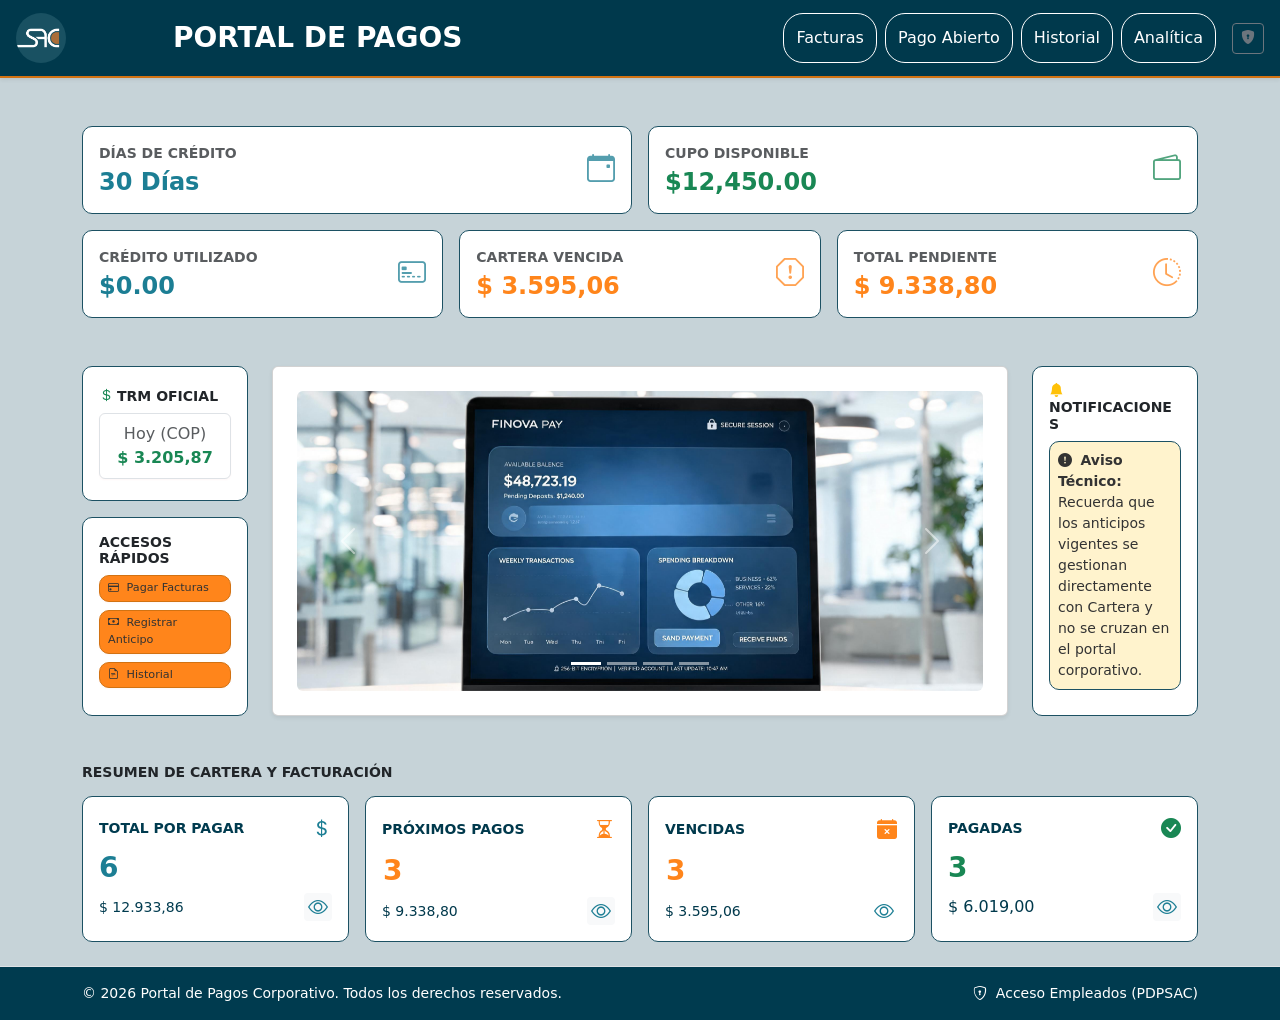
==== index.html @ db2924f2 "primer comit" ====
<!DOCTYPE html>
<html lang="es">
<head>
    <meta charset="UTF-8">
    <meta name="viewport" content="width=device-width, initial-scale=1.0">
    <title>PORTAL DE PAGOS 2 - INICIO</title>
    <link href="https://cdn.jsdelivr.net/npm/bootstrap@5.3.3/dist/css/bootstrap.min.css" rel="stylesheet">
    <link rel="stylesheet" href="https://cdn.jsdelivr.net/npm/bootstrap-icons@1.11.3/font/bootstrap-icons.min.css">
    <link rel="stylesheet" href="style.css">
</head>
<body> 
    
<!-- NAVBAR RESPONSIVE (Raíz) -->
<nav class="navbar navbar-expand-lg NAVBAR shadow-sm py-2"> 
  <div class="container-fluid px-3">
    
    <!-- Logo -->
    <a class="navbar-brand d-flex align-items-center me-auto me-lg-0" href="index.html">
       <img src="multimedia/LOGO.png" alt="Logo SAC" class="LOGO">
    </a>

    <!-- Botón Hamburguesa Móvil -->
    <button class="navbar-toggler border-0" type="button" data-bs-toggle="collapse" data-bs-target="#navbarContenido" aria-controls="navbarContenido" aria-expanded="false" aria-label="Toggle navigation">
      <span class="navbar-toggler-icon"></span>
    </button>

    <!-- Título Central (PC) -->
    <div class="d-none d-lg-block text-center flex-grow-1">
      <span class="navbar-text fs-3 fw-bold text-uppercase tracking-wider TITULOPAG">
        Portal de pagos
      </span>
    </div>

    <!-- Enlaces Desplegables -->
    <div class="collapse navbar-collapse justify-content-end" id="navbarContenido">
      <div class="d-flex flex-column flex-lg-row align-items-stretch align-items-lg-center gap-2 mt-3 mt-lg-0">
        <a href="vistas/facturas.html" class="btn BOTON2  w-lg-auto"><span>Facturas</span></a>
        <a href="vistas/pago-abierto.html" class="btn BOTON2  w-lg-auto"><span>Pago Abierto</span></a>
        <a href="vistas/historial.html" class="btn BOTON2  w-lg-auto"><span>Historial</span></a>
        <a href="vistas/analitica.html" class="btn BOTON2  w-lg-auto"><span>Analítica</span></a>
        
        <!-- Enlace a Consola Interna -->
        <a href="/PDP2SAC/index.html" class="btn btn-sm btn-outline-secondary ms-0 ms-lg-2 mt-2 mt-lg-0 align-self-start align-self-lg-center" title="Acceso a Gestión Interna">
          <i class="bi bi-shield-lock-fill me-1 me-lg-0"></i>
          <span class="d-lg-none">Acceso Empleados</span>
        </a>
      </div>
    </div>

  </div>
</nav>

<div class="container mt-5">

<!-- Tarjetas de resumen principales -->
<div class="row g-3 mb-5">
    <div class="col-md-6">
        <div class="card CARD p-3 shadow-sm text-start bg-white position-relative">
            <div>
                <span class="small text-uppercase fw-bold text-muted d-block">Días de Crédito</span>
                <h4 class="fw-bold mt-1 mb-0" style="color: #1c7e94;">30 Días</h4>
            </div>
            <!-- Ícono alineado a la derecha -->
            <i class="bi bi-calendar-event position-absolute top-50 end-0 translate-middle-y me-3 fs-3 opacity-75" style="color: #1c7e94;"></i>
        </div>
    </div>

    <div class="col-md-6">
        <div class="card CARD p-3 shadow-sm text-start bg-white position-relative">
            <div>
                <span class="small text-uppercase fw-bold text-muted d-block">Cupo Disponible</span>
                <h4 class="fw-bold text-success mt-1 mb-0">$12,450.00</h4>
            </div>
            <!-- Ícono alineado a la derecha -->
            <i class="bi bi-wallet2 position-absolute top-50 end-0 translate-middle-y me-3 fs-3 text-success opacity-75"></i>
        </div>
    </div>

    <div class="col-md-4">
        <div class="card CARD p-3 shadow-sm text-start bg-white position-relative">
            <div>
                <span class="small text-uppercase fw-bold text-muted d-block">Crédito utilizado</span>
                <h4 id="000" class="fw-bold mt-1 mb-0" style="color: #1c7e94;">$0.00</h4>
            </div>
            <!-- Ícono alineado a la derecha -->
            <i class="bi bi-credit-card-2-front position-absolute top-50 end-0 translate-middle-y me-3 fs-3 opacity-75" style="color: #1c7e94;"></i>
        </div>
    </div>

    <div class="col-md-4">
        <div class="card CARD p-3 shadow-sm text-start bg-white position-relative">
            <div>
                <span class="small text-uppercase fw-bold text-muted d-block">Cartera Vencida</span>
                <h4 id="main-cartera-vencida" class="fw-bold mt-1 mb-0" style="color: #ff851b;">$0.00</h4>
            </div>
            <!-- Ícono alineado a la derecha -->
            <i class="bi bi-exclamation-octagon position-absolute top-50 end-0 translate-middle-y me-3 fs-3 opacity-75" style="color: #ff851b;"></i>
        </div>
    </div>

    <div class="col-md-4">
        <div class="card CARD p-3 shadow-sm text-start bg-white position-relative">
            <div>
                <span class="small text-uppercase fw-bold text-muted d-block">Total Pendiente</span>
                <h4 id="main-total-pendiente" class="fw-bold mt-1 mb-0" style="color: #ff851b;">$0.00</h4>
            </div>
            <!-- Ícono alineado a la derecha -->
            <i class="bi bi-clock-history position-absolute top-50 end-0 translate-middle-y me-3 fs-3 opacity-75" style="color: #ff851b;"></i>
        </div>
    </div>
</div>

    <!-- Zona de bienvenida y accesos -->
    <div class="row g-4 mb-5">
<div class="col-md-2">
    <div class="d-flex flex-column h-100 gap-3">
                <!-- Bloque 2: TRM Oficial -->
        <div class="card CARD p-3 shadow-sm bg-light flex-fill justify-content-center">
            <h6 class="fw-bold text-dark text-uppercase small mb-2">
                <i class="bi bi-currency-dollar me-1 text-success"></i>TRM Oficial
            </h6>
            <div class="p-2 bg-white rounded border text-center shadow-xs">
                <span class="d-block text-muted extra-small">Hoy (COP)</span>
                <span  class="fs-6 fw-bold text-success">$ 3.205,87</span>
            </div>
        </div>
        <!-- Bloque 1: Accesos Rápidos -->
        <div class="card CARD p-3 shadow-sm bg-light flex-fill">
            <h6 class="fw-bold text-dark text-uppercase small mb-2">Accesos rápidos</h6>
            <div class="d-grid gap-2">
                <a href="vistas/facturas.html" class="btn ARAPIDO btn-sm btn-white text-start shadow-xs">
                    <i class="bi bi-credit-card me-1"></i> Pagar Facturas
                </a>
                <a href="vistas/pago-abierto.html" class="btn ARAPIDO btn-sm btn-white text-start shadow-xs">
                    <i class="bi bi-cash me-1"></i> Registrar Anticipo
                </a>
                <a href="vistas/historial.html" class="btn ARAPIDO btn-sm btn-white text-start shadow-xs">
                    <i class="bi bi-file-earmark-text me-1"></i> Historial
                </a>
            </div>
        </div>
    </div>
</div>

<div class="col-md-8">
    <div class="card CARRUSEL p-4  shadow-sm">
        <!-- Carrusel de imágenes Bootstrap -->
        <div id="carruselPortal" class="carousel slide h-100" data-bs-ride="carousel">
            
            <!-- Indicadores (puntos inferiores) -->
            <div class="carousel-indicators">
                <button type="button" data-bs-target="#carruselPortal" data-bs-slide-to="0" class="active" aria-current="true" aria-label="Slide 1"></button>
                <button type="button" data-bs-target="#carruselPortal" data-bs-slide-to="1" aria-label="Slide 2"></button>
                <button type="button" data-bs-target="#carruselPortal" data-bs-slide-to="2" aria-label="Slide 3"></button>
                <button type="button" data-bs-target="#carruselPortal" data-bs-slide-to="3" aria-label="Slide 4"></button>
            </div>

            <!-- Diapositivas (Imágenes) -->
            <div class="carousel-inner h-100 rounded">
                <div class="carousel-item active h-100">
                    <img src="multimedia/pdp4.png" class="d-block object-fit-cover" alt="Banner Bienvenido a tu Portal de Pagos corporativo">
                </div>
                <div class="carousel-item h-100">
                    <img src="multimedia/pdp5.png" class="d-block object-fit-cover" alt="Segunda imagen del portal">
                </div>
                <div class="carousel-item h-100">
                    <img src="multimedia/pdp6.png" class="d-block object-fit-cover" alt="Tercera imagen del portal">
                </div>
                <div class="carousel-item h-100">
                    <img src="multimedia/pdp7.png" class="d-block object-fit-cover" alt="Tercera imagen del portal">
                </div>
            </div>

            <!-- Botones de navegación (Anterior / Siguiente) -->
            <button class="carousel-control-prev" type="button" data-bs-target="#carruselPortal" data-bs-slide="prev">
                <span class="carousel-control-prev-icon" aria-hidden="true"></span>
                <span class="visually-hidden">Anterior</span>
            </button>
            <button class="carousel-control-next" type="button" data-bs-target="#carruselPortal" data-bs-slide="next">
                <span class="carousel-control-next-icon" aria-hidden="true"></span>
                <span class="visually-hidden">Siguiente</span>
            </button>

        </div>
    </div>
</div>

<div class="col-md-2">
    <div class="d-flex flex-column h-100 gap-3">
        
        <!-- Bloque 1: Notificaciones -->
        <div class="card CARD p-3 shadow-sm bg-light flex-fill">
            <h6 class="fw-bold text-dark text-uppercase small mb-2">
                <i class="bi bi-bell-fill me-1 text-warning"></i>Notificaciones
            </h6>
            <div class="alert ALERT alert-warning p-2 small m-0">
                <i class="bi bi-exclamation-circle-fill me-1"></i>
                <strong>Aviso Técnico:</strong> Recuerda que los anticipos vigentes se gestionan directamente con Cartera y no se cruzan en el portal corporativo.
            </div>
        </div>
    </div>
</div>
    </div>

    <!-- Resumen inferior -->
    <h5 class="fw-bold text-dark mb-3 text-uppercase small">Resumen de Cartera y Facturación</h5>
<div class="row g-3 mb-4">
    <!-- Total por Pagar (Carga todas las abiertas) -->
    <div class="col-md-3">
        <div class="card CARD p-3 shadow-sm bg-white border-start border-warning border-4 h-100" style="color: #003B4F;">
            <div class="d-flex justify-content-between align-items-center mb-1">
                <span class="small text-uppercase fw-bold">Total por pagar</span>
                <i class="bi bi-currency-dollar fs-5" style="color: #1c7e94;"></i>
            </div>
            <h3 id="resumen-cant-porpagar" class="fw-bold mt-1 mb-0" style="color: #1c7e94;">0</h3>
            <div class="d-flex justify-content-between align-items-center mt-2">
                <span id="resumen-suma-porpagar" class="small">$0.00</span>
                <a href="vistas/facturas.html?estado=todas" class="btn btn-sm btn-light p-1 lh-1 border-0" title="Ver todas las facturas por pagar" style="color: #1c7e94;">
                    <i class="bi bi-eye fs-5"></i>
                </a>
            </div>
        </div>
    </div>

    <!-- Próximos Pagos -->
    <div class="col-md-3">
        <div class="card CARD p-3 shadow-sm bg-white border-start border-info border-4 h-100" style="color: #00394c;">
            <div class="d-flex justify-content-between align-items-center mb-1">
                <span class="small text-uppercase fw-bold">Próximos pagos</span>
                <i class="bi bi-hourglass-split CARD4 fs-5"></i>
            </div>
            <h3 id="resumen-cant-pendientes" class="fw-bold CARD4 mt-1 mb-0">0</h3>
            <div class="d-flex justify-content-between align-items-center mt-2">
                <span id="resumen-suma-pendientes" class="small">$0.00</span>
                <a href="vistas/facturas.html?estado=pendientes" class="btn btn-sm btn-light p-1 lh-1 border-0" title="Ver Próximos pagos" style="color: #1c7e94;">
                    <i class="bi bi-eye fs-5"></i>
                </a>
            </div>
        </div>
    </div>

    <!-- Vencidas -->
    <div class="col-md-3">
        <div class="card CARD p-3 shadow-sm bg-white border-start border-danger border-4 h-100" style="color: #00394c;">
            <div class="d-flex justify-content-between align-items-center mb-1">
                <span class="small text-uppercase fw-bold">Vencidas</span>
                <i class="bi bi-calendar-x-fill CARD4 fs-5"></i>
            </div>
            <h3 id="resumen-cant-vencidas" class="fw-bold CARD4 mt-1 mb-0">0</h3>
            <div class="d-flex justify-content-between align-items-center mt-2">
                <span id="resumen-suma-vencidas" class="small">$0.00</span>
                <a href="vistas/facturas.html?estado=vencidas" class="btn btn-sm btn-ligh p-1 lh-1 border-0" title="Ver Facturas vencidas" style="color: #1c7e94;">
                    <i class="bi bi-eye fs-5"></i>
                </a>
            </div>
        </div>
    </div>

    <!-- Pagadas -->
    <div class="col-md-3">
        <div class="card CARD p-3 shadow-sm bg-white border-start border-success border-4 h-100" style="color: #00394c;">
            <div class="d-flex justify-content-between align-items-center mb-1">
                <span class="small text-uppercase fw-bold">Pagadas</span>
                <i class="bi bi-check-circle-fill text-success fs-5"></i>
            </div>
            <h3 id="resumen-cant-pagadas" class="fw-bold text-success mt-1 mb-0">0</h3>
            <div class="d-flex justify-content-between align-items-center mt-2">
                <span id="resumen-suma-pagadas" class="mall">$0.00</span>
                <a href="vistas/historial.html?estado=pagadas" class="btn btn-sm btn-light p-1 lh-1 border-0" title="Ver Historial de pagadas" style="color: #1c7e94;">
                    <i class="bi bi-eye fs-5"></i>
                </a>
            </div>
        </div>
    </div>
</div>
</div>


<script src="https://cdn.jsdelivr.net/npm/bootstrap@5.3.3/dist/js/bootstrap.bundle.min.js"></script>
<script src="vistas/data.js"></script>

<script>
    document.addEventListener("DOMContentLoaded", function() {
        if (typeof obtenerEstadisticas !== 'function') {
            console.error("ERROR CRÍTICO: No se pudo cargar 'vistas/data.js'.");
            return; 
        }

        try {
            const stats = obtenerEstadisticas();

            document.getElementById("main-total-pendiente").innerText = formatearCOP(stats.totalPendiente);
            document.getElementById("main-cartera-vencida").innerText = formatearCOP(stats.carteraVencida);

            document.getElementById("resumen-cant-porpagar").innerText = stats.porPagar.cant;
            document.getElementById("resumen-suma-porpagar").innerText = formatearCOP(stats.porPagar.suma);

            document.getElementById("resumen-cant-pendientes").innerText = stats.pendientes.cant;
            document.getElementById("resumen-suma-pendientes").innerText = formatearCOP(stats.pendientes.suma);

            document.getElementById("resumen-cant-vencidas").innerText = stats.vencidas.cant;
            document.getElementById("resumen-suma-vencidas").innerText = formatearCOP(stats.vencidas.suma);

            document.getElementById("resumen-cant-pagadas").innerText = stats.pagadas.cant;
            document.getElementById("resumen-suma-pagadas").innerText = formatearCOP(stats.pagadas.suma);
        } catch (error) {
            console.error("Error al renderizar los datos:", error);
        }
    });
</script>


    <!-- PIE DE PÁGINA / FOOTER CON ACCESO INTERNO SECUNDARIO -->
<footer class="border-top py-3 text-center small">
    <div class="container d-flex justify-content-between align-items-center">
        <span>© 2026 Portal de Pagos Corporativo. Todos los derechos reservados.</span>
        <a href="PDPSAC/index.html" class="text-decoration-none">
            <i class="bi bi-shield-lock me-1"></i> Acceso Empleados (PDPSAC)
        </a>
    </div>
</footer>
</body>
</html>
---- style.css ----
html, body {
  min-height: 100vh; /* Permite crecer verticalmente si hay más contenido */
  margin: 0;
  padding: 0;
  display: flex;
  flex-direction: column;
  overflow-y: auto; /* Fuerza/permite la barra de scroll vertical */
  background-color: #C6D3D8; /* Color de fondo general */
}

main, .main-container {
  flex: 1; /* Estira la sección central */
  display: flex;
  flex-direction: column;
  justify-content: space-around; /* O space-between: distribuye las tarjetas verticalmente */
  max-width: 1400px;
  width: 100%;
  margin: 0 auto;
  padding: 15px 20px;
  box-sizing: border-box;
  overflow-y: auto; /* Si la pantalla es muy pequeña, habilita scroll solo aquí */
}

header {
  flex-shrink: 0;
}

.NAVBAR {
    background-color: #00394C;
    border-bottom: 2px solid #D27212;
    padding: 0.6rem 0;
}

.LOGO {
    width: 50px;
    height: 50px;
    border-radius: 50%;
    object-fit: cover;
}

.TITULOPAG {
    color: #ffffff;
    transition: color 5.0s ease;
}

.NAVBAR .btn {
    display: inline-flex !important;
    align-items: center !important;
    justify-content: center !important;
    gap: 8px !important;            
    text-decoration: none !important; 
    font-weight: 500;
}

.NAVBAR .btn svg {
    fill: currentColor !important;
    color: inherit !important;
    flex-shrink: 0;
}

/* Clases auxiliares del Dashboard */
.btn-white {
    background-color: #ffffff;
    border: 1px solid #dee2e6;
    color: #333;
    transition: background-color 0.2s;
}
.btn-white:hover {
    background-color: #f8f9fa;
}
.shadow-xs {
    box-shadow: 0 1px 2px #f359590d;
}

.BOTON2 {
    color: #ffffff !important;
    border: 1px solid #ffffff !important;
    background: transparent !important;
    transition: all 0.3s ease;
    border-radius: 20px;
    width: auto;
    height: 50px;
    position:sticky;
}

.BOTON2:hover {
    background-color: #D27212 !important;
    border-color: #D27212 !important;
    color: #ffffff !important;
    box-shadow: 0px 0px 10px 1px #7aeff3;
}

.BOTON1 {
    background-color: #363636 !important;
    border-color: #1C5163 !important;
    color: #ffffff !important;
    transition: all 0.3s ease;
    border-radius: 20px;
    height: 50px;
    position:sticky;
}

.BOTON1:hover {
    background-color: #000000 !important;
    border-color: #000000 !important;
    color: #ffffff !important;
    transform: translateY(-1px);
    box-shadow: 0px 0px 10px 2px #7aeff3;
}

.BOTON111 {
    background-color: #00394c !important;
    border-color: #1C5163 !important;
    color: #ffffff !important;
    transition: all 0.3s ease;
    border-radius: 20px;
    height: 50px;
    position:sticky;
}

.BOTON111:hover {
    background-color: #1c7e94 !important;
    border-color: #000000 !important;
    color: #ffffff !important;
    transform: translateY(-1px);
    box-shadow: 0px 0px 10px 2px #7aeff3;
}

.BOTON3 {
    background-color: #1C5163 !important;
    border-color: #D27212 !important;
    color: #ffffff !important;
    transition: all 0.3s ease;
    border-radius: 20px;
    height: 30px;
    position:sticky;
}

.BOTON3:hover {
    background-color: #D27212 !important;
    border-color: #7aeff3 !important;
    color: #ffffff !important;
    transform: translateY(-1px);
    box-shadow: 0px 0px 10px 2px #7aeff3;
}

.BOTON4 {
    background-color: #1C5163  !important;
    border-color: #000000 !important;
    color: #ffffff !important;
    transition: all 0.3s ease;
    border-radius: 20px;
    height: 40px;
    position:sticky;
}
.BOTON4:hover {
    background-color: #003d52 !important;
    border-color: #1C5163 !important;
    color: #ffffff !important;
    transform: translateY(-1px);
    box-shadow: 0px 0px 10px 2px #0aff16;
}

.BOTON5 {
    background-color: #fff !important;
    border-color: #000000 !important;
    transition: all 0.3s ease;
    border-radius: 20px;
    height: 15px;
    position:sticky;
}

.BOTON5:checked {
    background-color: #1b45ff !important;
    border-color: #000000 !important;
    text-align: center;
    color: #ffffff !important;
    transform: translateY(-1px);
    box-shadow: 0px 0px 10px 2px #7aeff3;
    accent-color: #1b45ff !important;
}

.BOTON5:hover {
    background-color: #1b45ff !important;
    border-color: #000000 !important;
    color: #ffffff !important;
    transform: translateY(-1px);
    box-shadow: 0px 0px 10px 2px #7aeff3;
    accent-color: #1b45ff !important;
}

.BOTON6 {
    background-color: #1c7e94 !important;
    border-color: #000000 !important;
    color: #ffffff !important;
    transition: all 0.3s ease;
    border-radius: 20px;
    height: 50px;
    position:sticky;
}

.BOTON6:hover {
    background-color: #003B4F !important;
    border-color: #000000 !important;
    color: #ffffff !important;
    transform: translateY(-1px);
    box-shadow: 0px 0px 10px 2px #7aeff3;
}

.BOTON7 {
    background-color: #59b8ca   !important;
    border-color: #000000 !important;
    color: #ffffff !important;
    transition: all 0.3s ease;
    border-radius: 20px;
    height: 50px;
    position:sticky;
}
.BOTON7:hover {
    background-color: #1c7e94 !important;
    border-color: #1C5163 !important;
    color: #ffffff !important;
    transform: translateY(-1px);
    box-shadow: 0px 0px 10px 2px #0aff16;
}

.BOTON8 {
    background-color: #E3E9EB !important;
    border-color: #000000 !important;
    color: #000000 !important;
    transition: all 0.3s ease;
    border-radius: 10px;
    height: 50px;
    position:sticky;
}
.BOTON8:hover {
    background-color: #000000 !important;
    border-color: #1C5163 !important;
    color: #ffffff !important;
    transform: translateY(-1px);
    box-shadow: 0px 0px 5px 1px #0aff16;
}

.BOTON9 {
    background-color: #E3E9EB !important;
    border-color: #000000 !important;
    color: #000000 !important;
    transition: all 1.0s ease;
    border-radius: 10px;
    height: 50px;
    position:sticky;
    /* box-shadow: 0px 0px 10px 3px #0aff16; */
}
.BOTON9:hover {
    background-color: #000000 !important;
    border-color: #000000 !important;
    color: #ffffff !important;
    transform: translateY(-1px);
    box-shadow: 0px 0px 10px 3px #0aff16;
}

.BOTON10 {
    background-color: #E3E9EB !important;
    border-color: #000000 !important;
    color: #000000 !important;
    transition: all 1.0s ease;
    border-radius: 10px;
    height: 50px;
    position:sticky;
    /* box-shadow: 0px 0px 5px 3px #ff9d0a; */
}
.BOTON10:hover {
    background-color: #ffee00 !important;
    border-color: #000000 !important;
    color: #000000 !important;
    transform: translateY(-1px);
    box-shadow: 0px 0px 10px 5px #ff7b00;
}

.BOTON11 {
    background-color: #E3E9EB !important;
    border-color: #000000 !important;
    color: #000000 !important;
    transition: all 0.4s ease;
    border-radius: 10px;
    height: 30px;
    width: 250px;
    position:sticky;
    /* box-shadow: 0px 0px 5px 3px #ff9d0a; */
}
.BOTON11:hover {
    background-color: #396776 !important;
    border-color: #000000 !important;
    color: #ffffff !important;
    transform: translateY(-2px);
    box-shadow: 0px 0px 10px 5px #ffffff;
}

.BOTON12 {
    background-color: #ffffff !important;
    border-color: #000000 !important;
    color: #000000 !important;
    transition: all 0.4s ease;
    border-radius: 50px;
    height: 40px;
    width: 100px;
    position:sticky;
    box-shadow: 0px 0px 5px 3px #ff9d0a;
}
.BOTON12:hover {
    background-color: #000000 !important;
    border-color: #000000 !important;
    color: #ff9d0a !important;
    transform: translateY(-2px);
    box-shadow: 0px 0px 10px 5px #ffffff;
}

.BOTON13 {
    background-color: #ffffff !important;
    border-color: #000000 !important;
    color: #000000 !important;
    transition: all 0.4s ease;
    border-radius: 50px;
    height: 40px;
    width: 40px;
    position:sticky;
    box-shadow: 0px 0px 5px 3px #15921b;
}
.BOTON13:hover {
    background-color: #000000 !important;
    border-color: #0aff16 !important;
    color: #0aff16 !important;
    transform: translateY(-2px);
    box-shadow: 0px 0px 10px 5px #ffffff;
}

.BOTON14 {
    background-color: #ffff !important;
    border-color: #000000 !important;
    color: #000000 !important;
    transition: all 0.4s ease;
    border-radius: 50px;
    height: 50px;
    width: 200px;
    position:sticky;
    box-shadow: 0px 0px 5px 3px #15921b;
}

.BOTONANALITIC {
    border-radius: 10px;
    border: 1px solid #000000 !important;
    background-color: #1c7e94 !important;
    color: #ffffff !important;
}

.BOTONANALITIC:hover {
    border-radius: 10px;
    border: 1px solid #000000 !important;
    background-color: #1C5163 !important;
    color: #ff851b !important;
}

.BOTONANALITIC2 {
    border-radius: 10px;
    border: 1px solid #1C5163 !important;
    background-color: #1c7e94 !important;
    color: #ffffff !important;
}

.BOTONANALITIC2:hover {
    border-radius: 10px;
    border: 1px solid #000000 !important;
    background-color: #1C5163 !important;
    color: #ff851b !important;
}

/* Card principal */
.CARD {
    color: #003B4F;
    background-color: #ffffff !important;
    border-radius: 10px;
    border: 1px solid #1C5163 !important;
    box-shadow: 0px 0px 0px 0px #000000 !important;
    
}

/* card interna */
.CARDINT {
    border-radius: 8px;
    border: 1px solid #1C5163 !important;
}

/* .CARD2 {  card fuera de uso
    background-color: #f70101 !important;
    border-radius: 10px;
    border: 2px solid #1C5163;
    box-shadow: 10px 10px 15px 12px #7aeff3 !important;
} */

.CARD3 {
    border-radius: 10px;
    box-shadow: 0px 0px 8px 0px #000000 !important;
}

.CARD4 {
    border-radius: 10px;
    border: 1px solid #0000 !important;
    color: #ff851b !important;
}

.CARD5 {
    border-radius: 10px;
    border: 2px solid #0000 !important;
    color: #1c7e94 !important;
}

.ARAPIDO {
    background-color: #FF851B!important;
    border-radius: 10px;
    border: 1px solid #D27212;
    transition: all 0.3s ease;
    font-size: 0.7rem;
}

.ARAPIDO:hover {
    background-color: #1C5163 !important;
    border-color: #000000 !important;
    color: #ffffff !important;
    transform: translateY(-1px);
}

.ARAPIDO2 {
    background-color: #fff!important;
    border-radius: 10px;
    border: 2px solid #D27212;
    transition: all 0.3s ease;
}

.ARAPIDO2:hover {
    background-color: #000000 !important;
    border-color: #000000 !important;
    color: #ffffff !important;
    transform: translateY(-1px);
    box-shadow: 0px 0px 10px 2px #7aeff3;
}

.ALERT {
    border-radius: 10px;
    color: #333;
    border: 1px solid #1C5163;
}

.ALERT2 {
    border-radius: 10px;
    border: 1px solid #D27212;
    box-shadow: 0px 0px 5px 1px #D27212 !important;
    accent-color: #D27212 !important;
}

.ALERTINFO {
    border-radius: 10px;
    background-color: #ff851b;
    color:#000000;
}

.ALERTINFO:hover {
    border-radius: 10px;
    background-color: #00394c ;
    color:#ffffff;
}

.ALERTINFO2 {
    border-radius: 10px;
    background-color: #C6D3D8;
    color:#000000;
}

/* PIE DE PÁGINA / FOOTER CON ACCESO INTERNO SECUNDARIO */
footer {
    background-color: #003B4F;
    color: #ffffff;
    width: 100%;
    margin: 0;
    flex-shrink: 0;
    position: sticky;
    top: 100vh;
}

footer span, 
footer a {
    color: #ffffff !important;
}

footer a:hover {
    color: #D27212 !important;
}

.CARRUSEL {
    height: 350px;
}

.CARRUSEL img {
    width: 100%;
    height: 100%;
    object-fit: cover;
    object-position: center;
}

/* ESTILOS PARA CAJAS INDEPENDIENTES DE FACTURAS SELECCIONADAS */
.facturas-seleccionadas-container {
    display: flex;
    flex-wrap: wrap;
    gap: 0.5rem;
    align-items: center;
    max-height: 120px;
    overflow-y: auto;
}

.factura-box {
    display: inline-flex;
    align-items: center;
    padding: 0.35rem 0.65rem;
    background-color: #f8f9fa;
    border: 1px solid #1C5163;
    border-radius: 0.375rem;
    font-size: 0.8rem;
    font-weight: 600;
    color: #1C5163;
    box-shadow: 0 1px 2px rgba(0, 0, 0, 0.05);
    user-select: none;
    cursor: default;
}
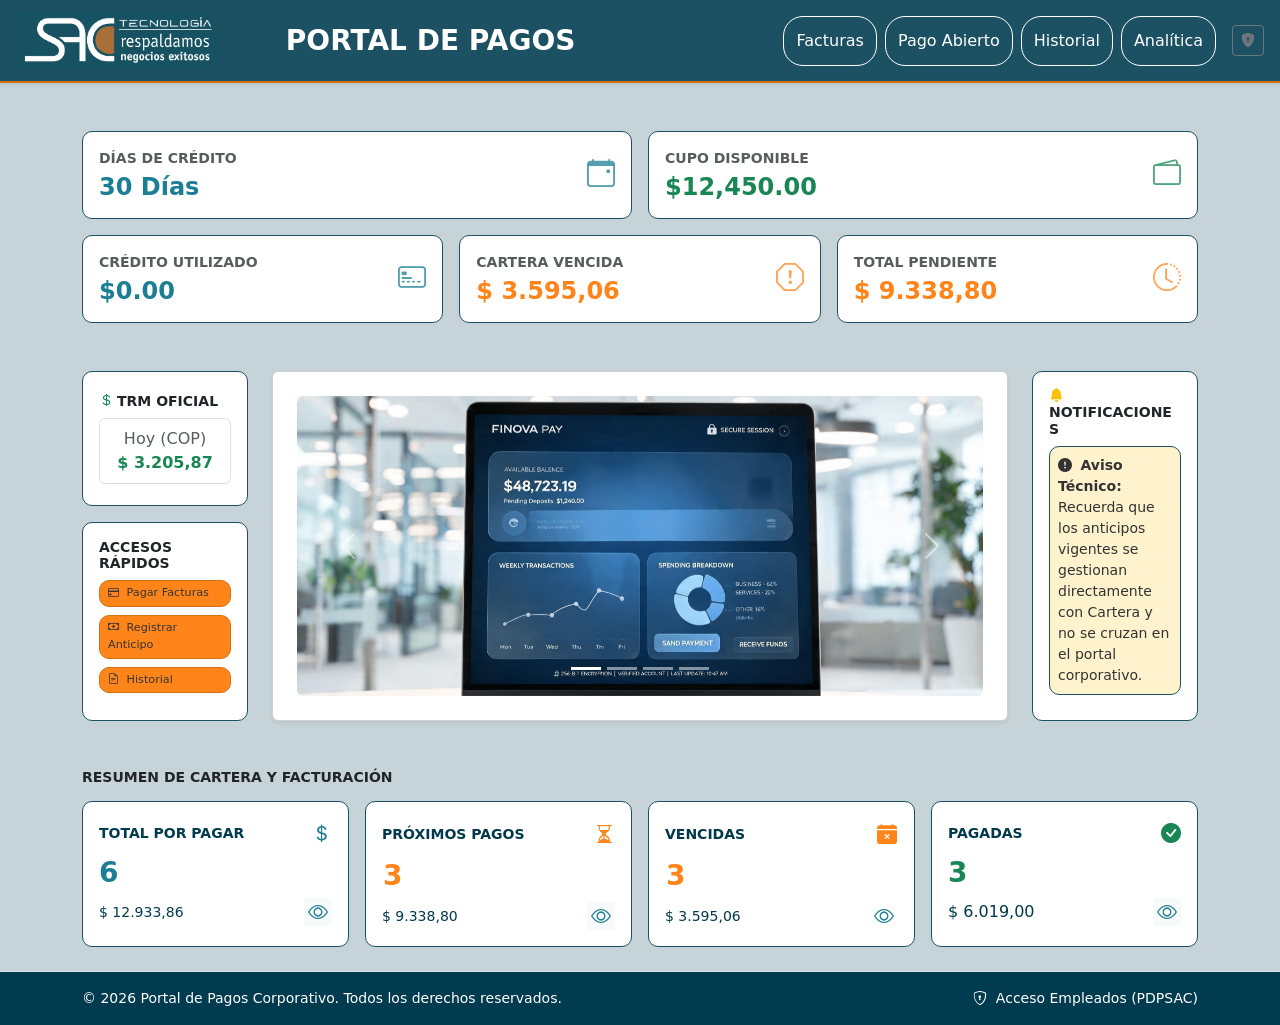
==== commit cffff0c1: "Corregidas las rutas para evitar error 404 en GitHub Pages" ====
--- a/index.html
+++ b/index.html
@@ -16,7 +16,7 @@
     
     <!-- Logo -->
     <a class="navbar-brand d-flex align-items-center me-auto me-lg-0" href="index.html">
-       <img src="multimedia/LOGO.png" alt="Logo SAC" class="LOGO">
+       <img src="multimedia/LOGO1.png" alt="Logo SAC" class="LOGO1">
     </a>
 
     <!-- Botón Hamburguesa Móvil -->
@@ -25,7 +25,7 @@
     </button>
 
     <!-- Título Central (PC) -->
-    <div class="d-none d-lg-block text-center flex-grow-1">
+    <div class="d-none d-lg-block flex-grow-1">
       <span class="navbar-text fs-3 fw-bold text-uppercase tracking-wider TITULOPAG">
         Portal de pagos
       </span>
--- a/style.css
+++ b/style.css
@@ -26,7 +26,7 @@
 }
 
 .NAVBAR {
-    background-color: #00394C;
+    background-color: #1C5163;
     border-bottom: 2px solid #D27212;
     padding: 0.6rem 0;
 }
@@ -35,12 +35,19 @@
     width: 50px;
     height: 50px;
     border-radius: 50%;
+    object-fit: cover;
+}
+
+.LOGO1 {
+    width: auto;
+    height: 55px;
     object-fit: cover;
 }
 
 .TITULOPAG {
     color: #ffffff;
     transition: color 5.0s ease;
+    padding: 0 70px;
 }
 
 .NAVBAR .btn {
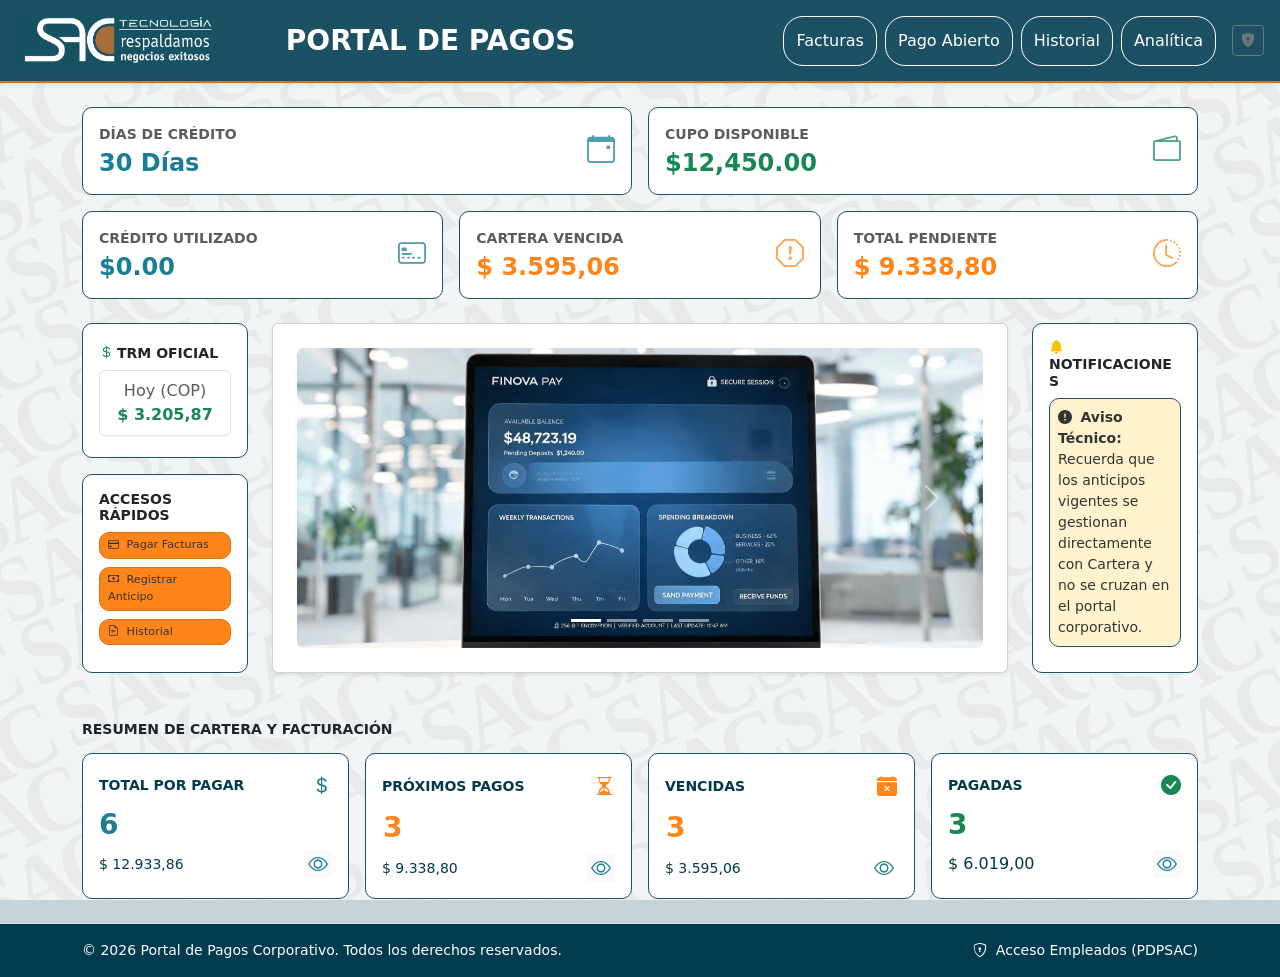
==== commit bce0a2be: "v2 de diseño" ====
--- a/index.html
+++ b/index.html
@@ -10,11 +10,10 @@
 </head>
 <body> 
     
+    
 <!-- NAVBAR RESPONSIVE (Raíz) -->
 <nav class="navbar navbar-expand-lg NAVBAR shadow-sm py-2"> 
   <div class="container-fluid px-3">
-    
-    <!-- Logo -->
     <a class="navbar-brand d-flex align-items-center me-auto me-lg-0" href="index.html">
        <img src="multimedia/LOGO1.png" alt="Logo SAC" class="LOGO1">
     </a>
@@ -40,7 +39,7 @@
         <a href="vistas/analitica.html" class="btn BOTON2  w-lg-auto"><span>Analítica</span></a>
         
         <!-- Enlace a Consola Interna -->
-        <a href="/PDP2SAC/index.html" class="btn btn-sm btn-outline-secondary ms-0 ms-lg-2 mt-2 mt-lg-0 align-self-start align-self-lg-center" title="Acceso a Gestión Interna">
+        <a href="PDP2SAC\index.html" class="btn btn-sm btn-outline-secondary ms-0 ms-lg-2 mt-2 mt-lg-0 align-self-start align-self-lg-center" title="Acceso a Gestión Interna">
           <i class="bi bi-shield-lock-fill me-1 me-lg-0"></i>
           <span class="d-lg-none">Acceso Empleados</span>
         </a>
@@ -50,10 +49,10 @@
   </div>
 </nav>
 
-<div class="container mt-5">
+<div class="container mt-4">
 
 <!-- Tarjetas de resumen principales -->
-<div class="row g-3 mb-5">
+<div class="row g-3 mb-4">
     <div class="col-md-6">
         <div class="card CARD p-3 shadow-sm text-start bg-white position-relative">
             <div>
--- a/style.css
+++ b/style.css
@@ -5,7 +5,16 @@
   display: flex;
   flex-direction: column;
   overflow-y: auto; /* Fuerza/permite la barra de scroll vertical */
-  background-color: #C6D3D8; /* Color de fondo general */
+  background-color: #C6D3D8 !important; /* Color de fondo general */
+  background-image:
+     linear-gradient(rgba(248, 249, 250, 0.88), rgba(248, 249, 250, 0.88)), 
+    url('multimedia/Fondo.svg'); /* Imagen de fondo */
+  background-size: cover; /* Ajusta la imagen al tamaño del contenedor */   
+  background-position: center center;
+  background-attachment: fixed;
+  background-size: contain;
+  opacity: 100.1%; /* Ajusta la opacidad de la imagen de fondo */
+
 }
 
 main, .main-container {
